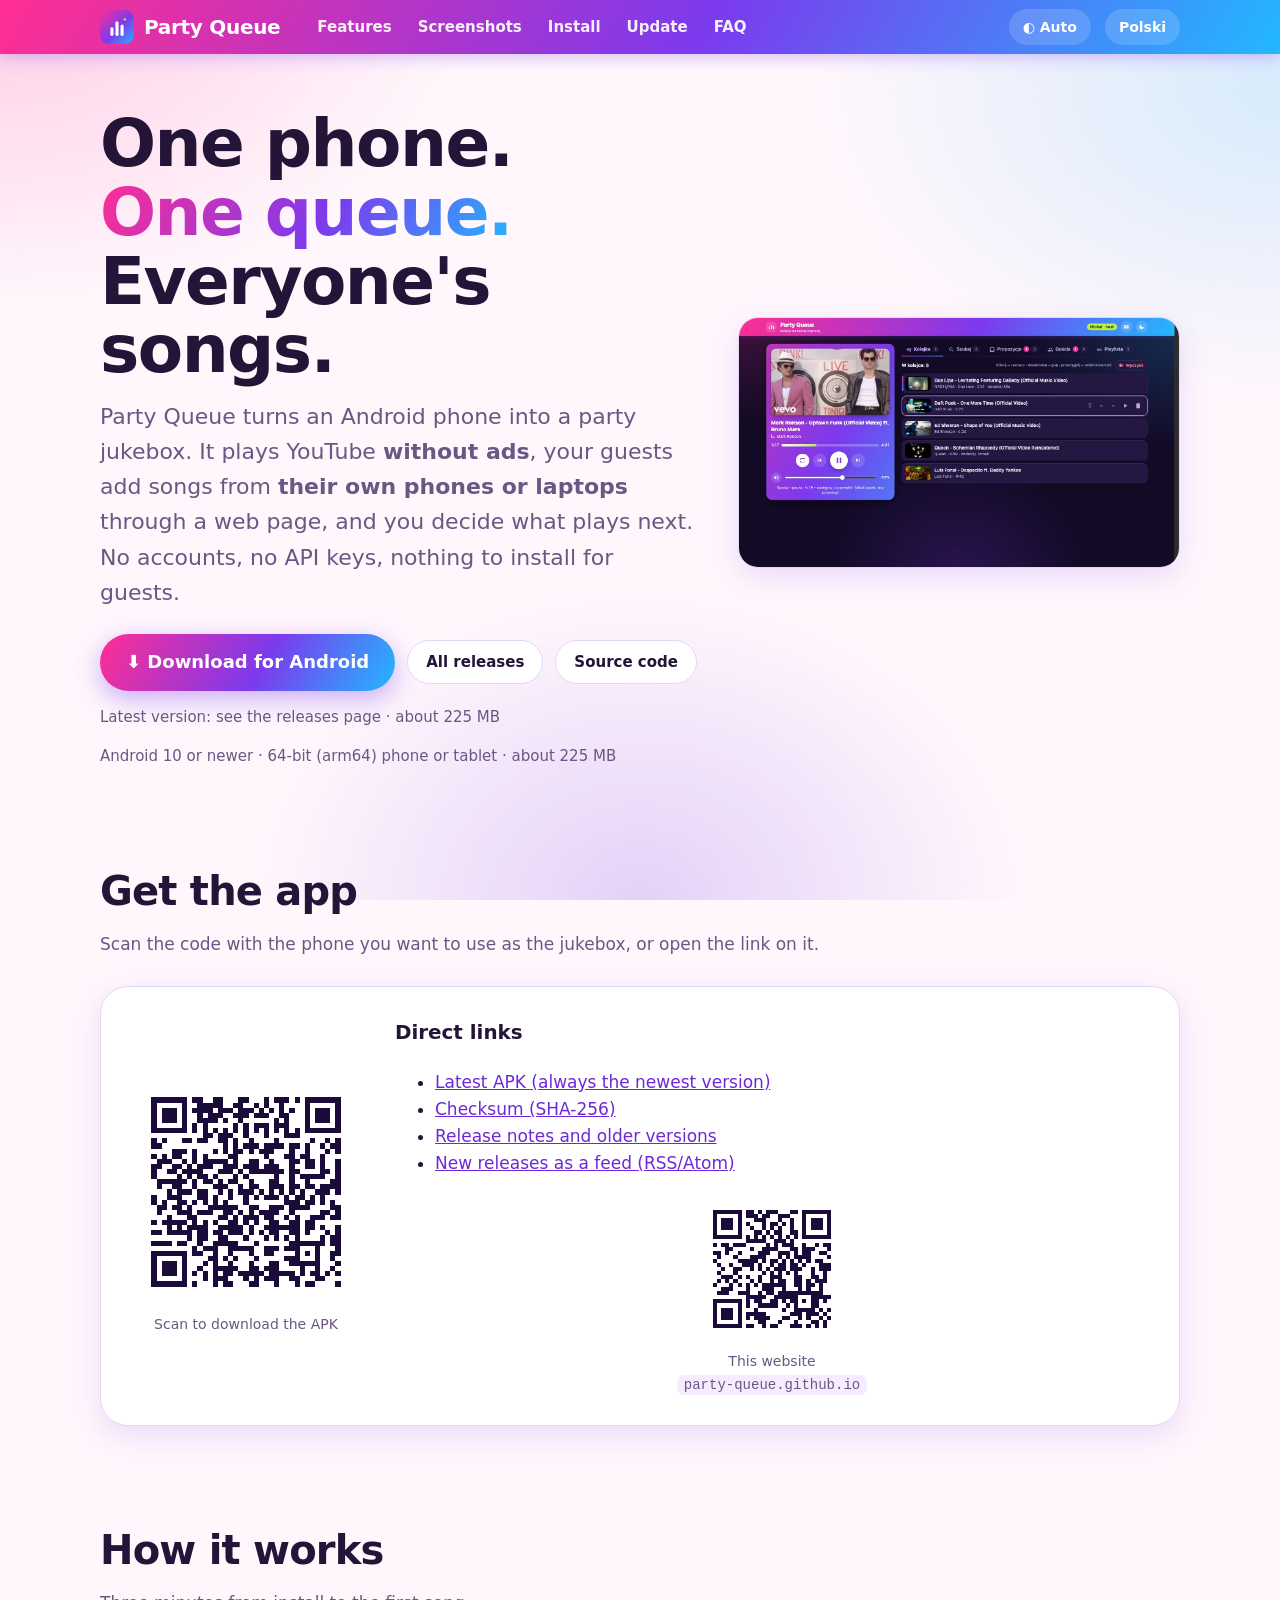
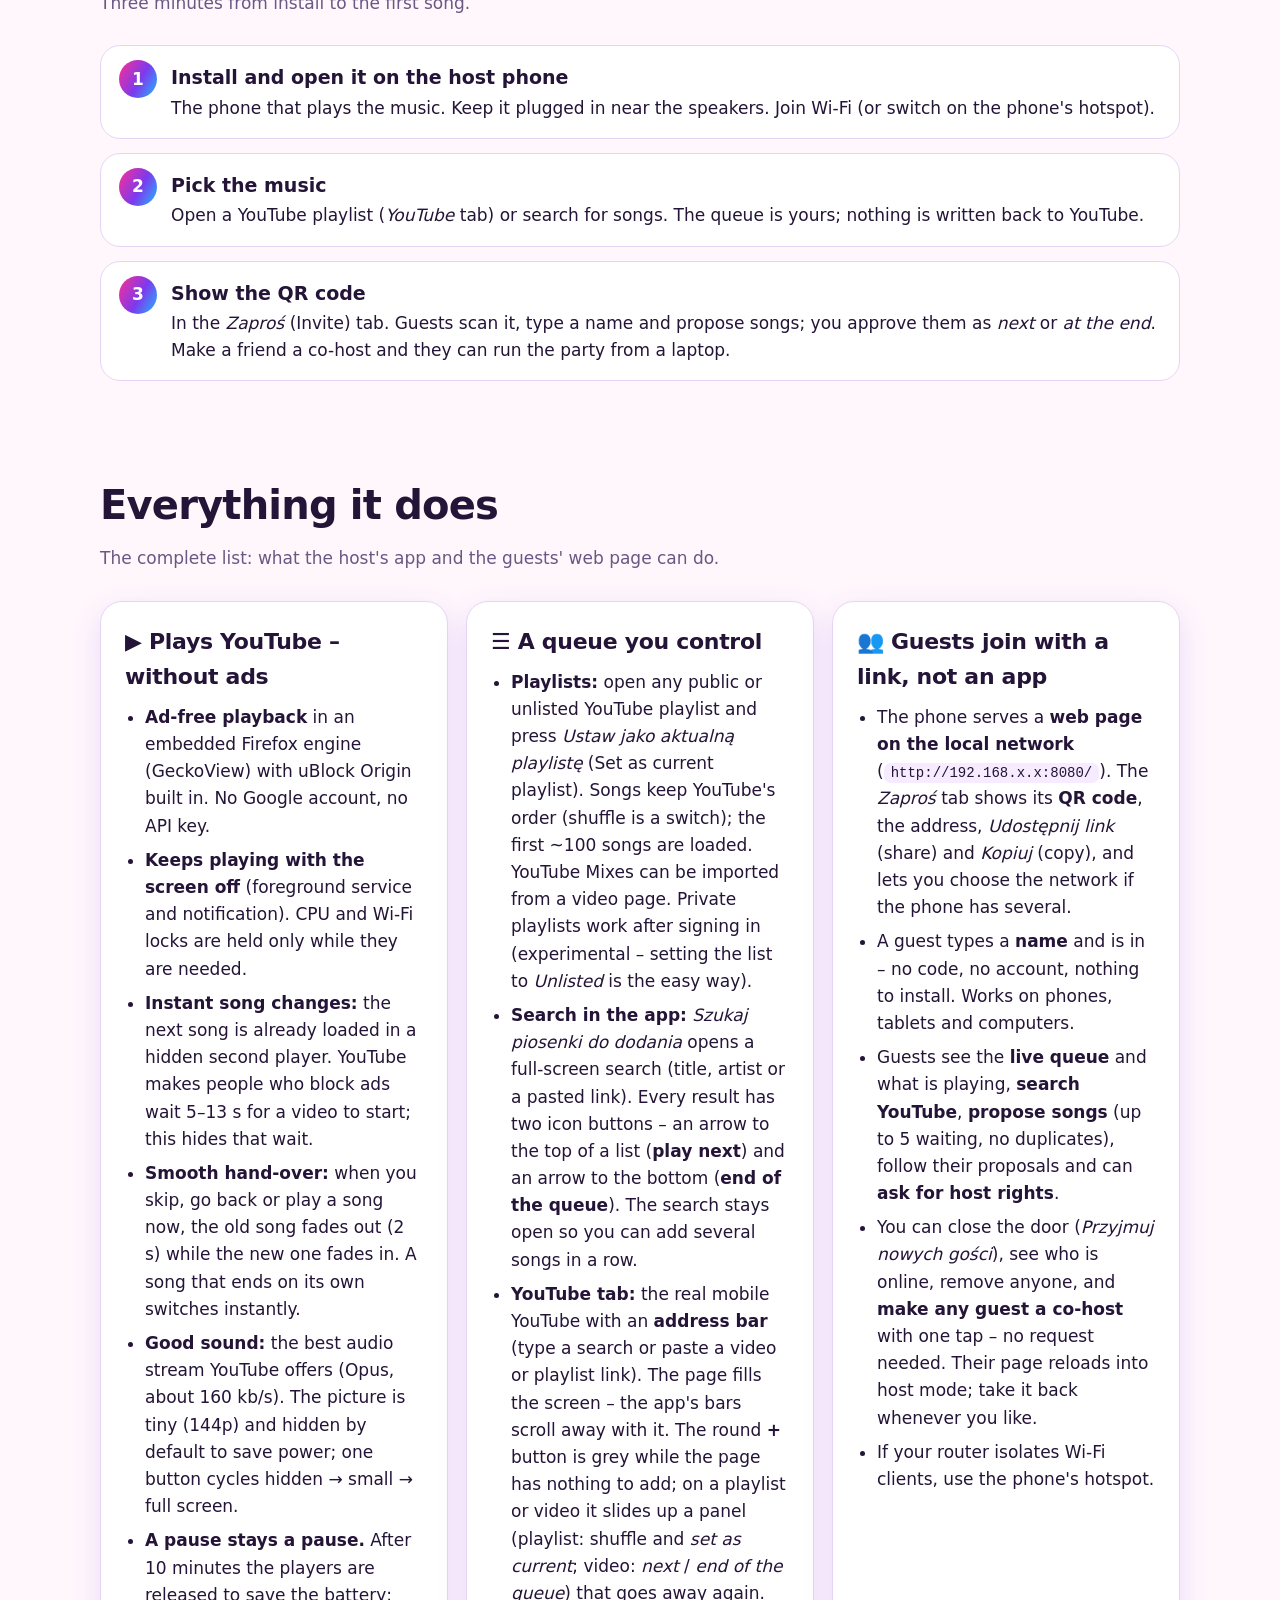
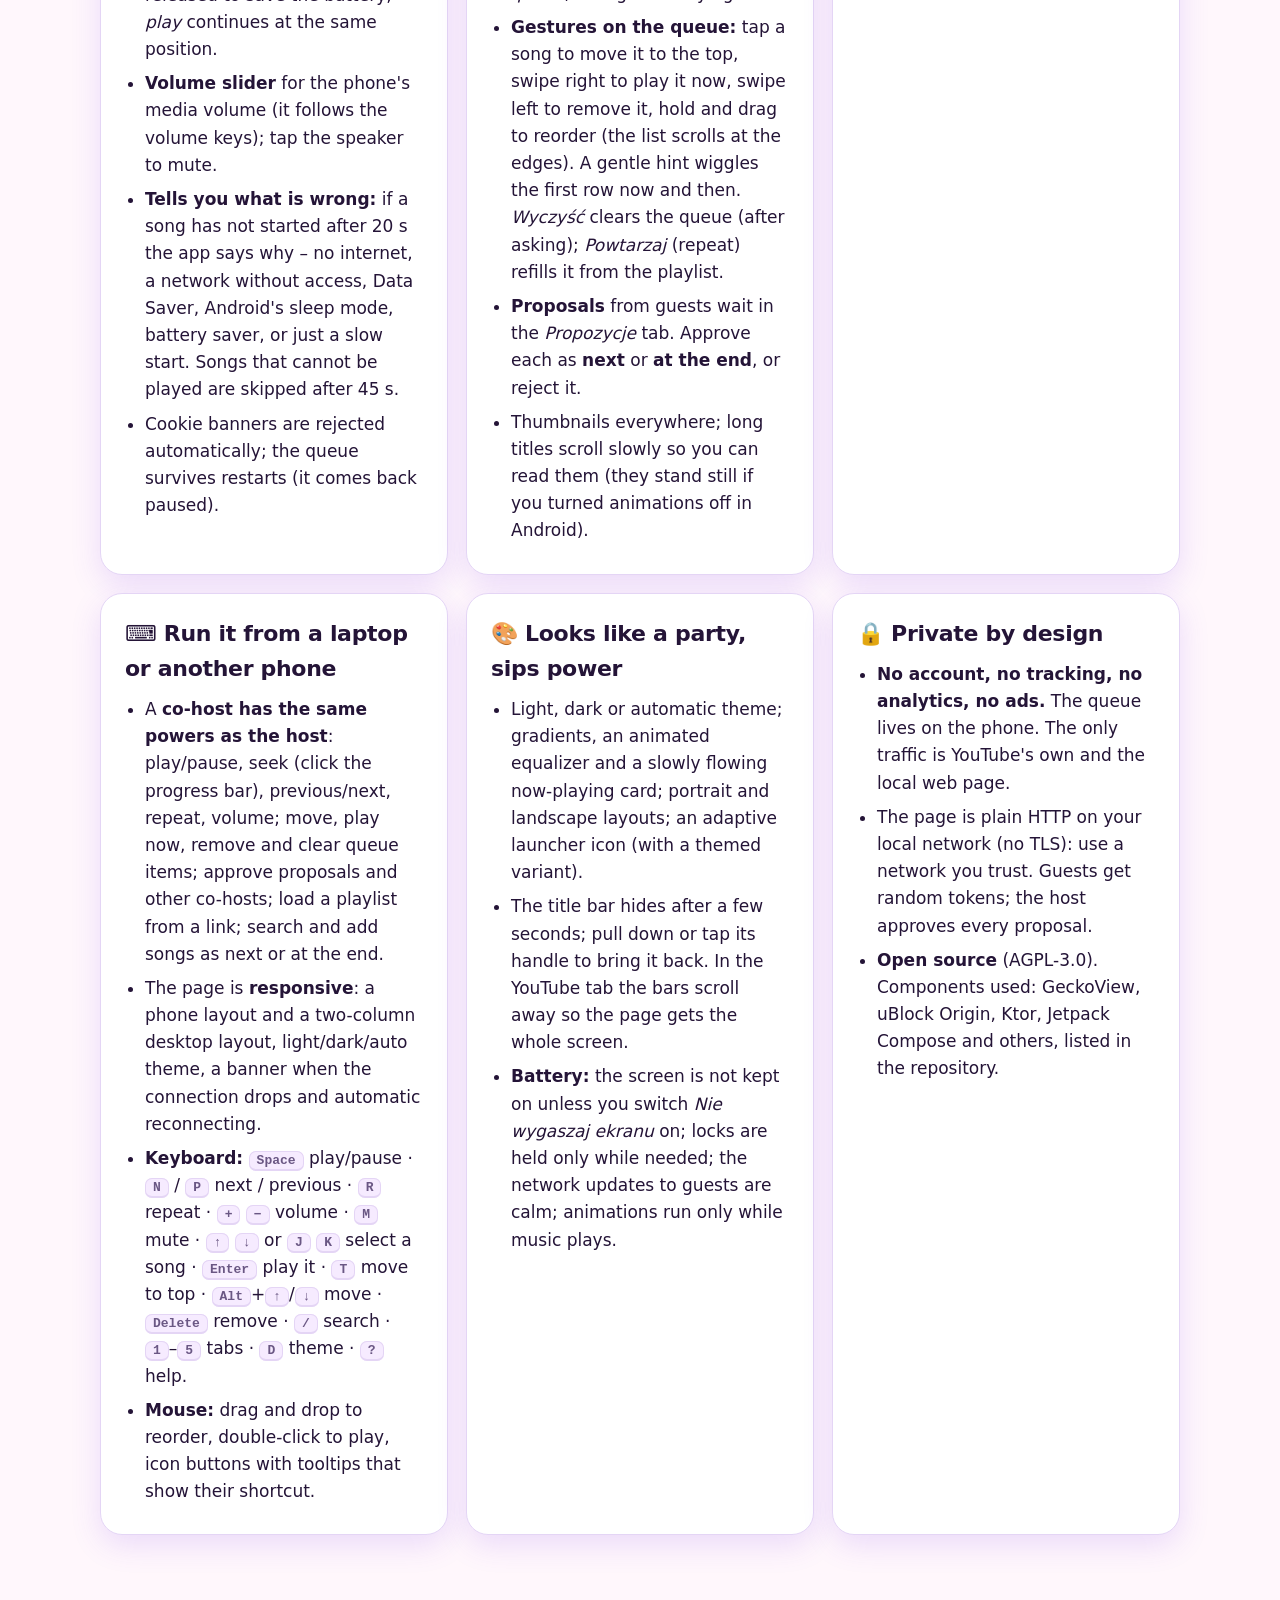
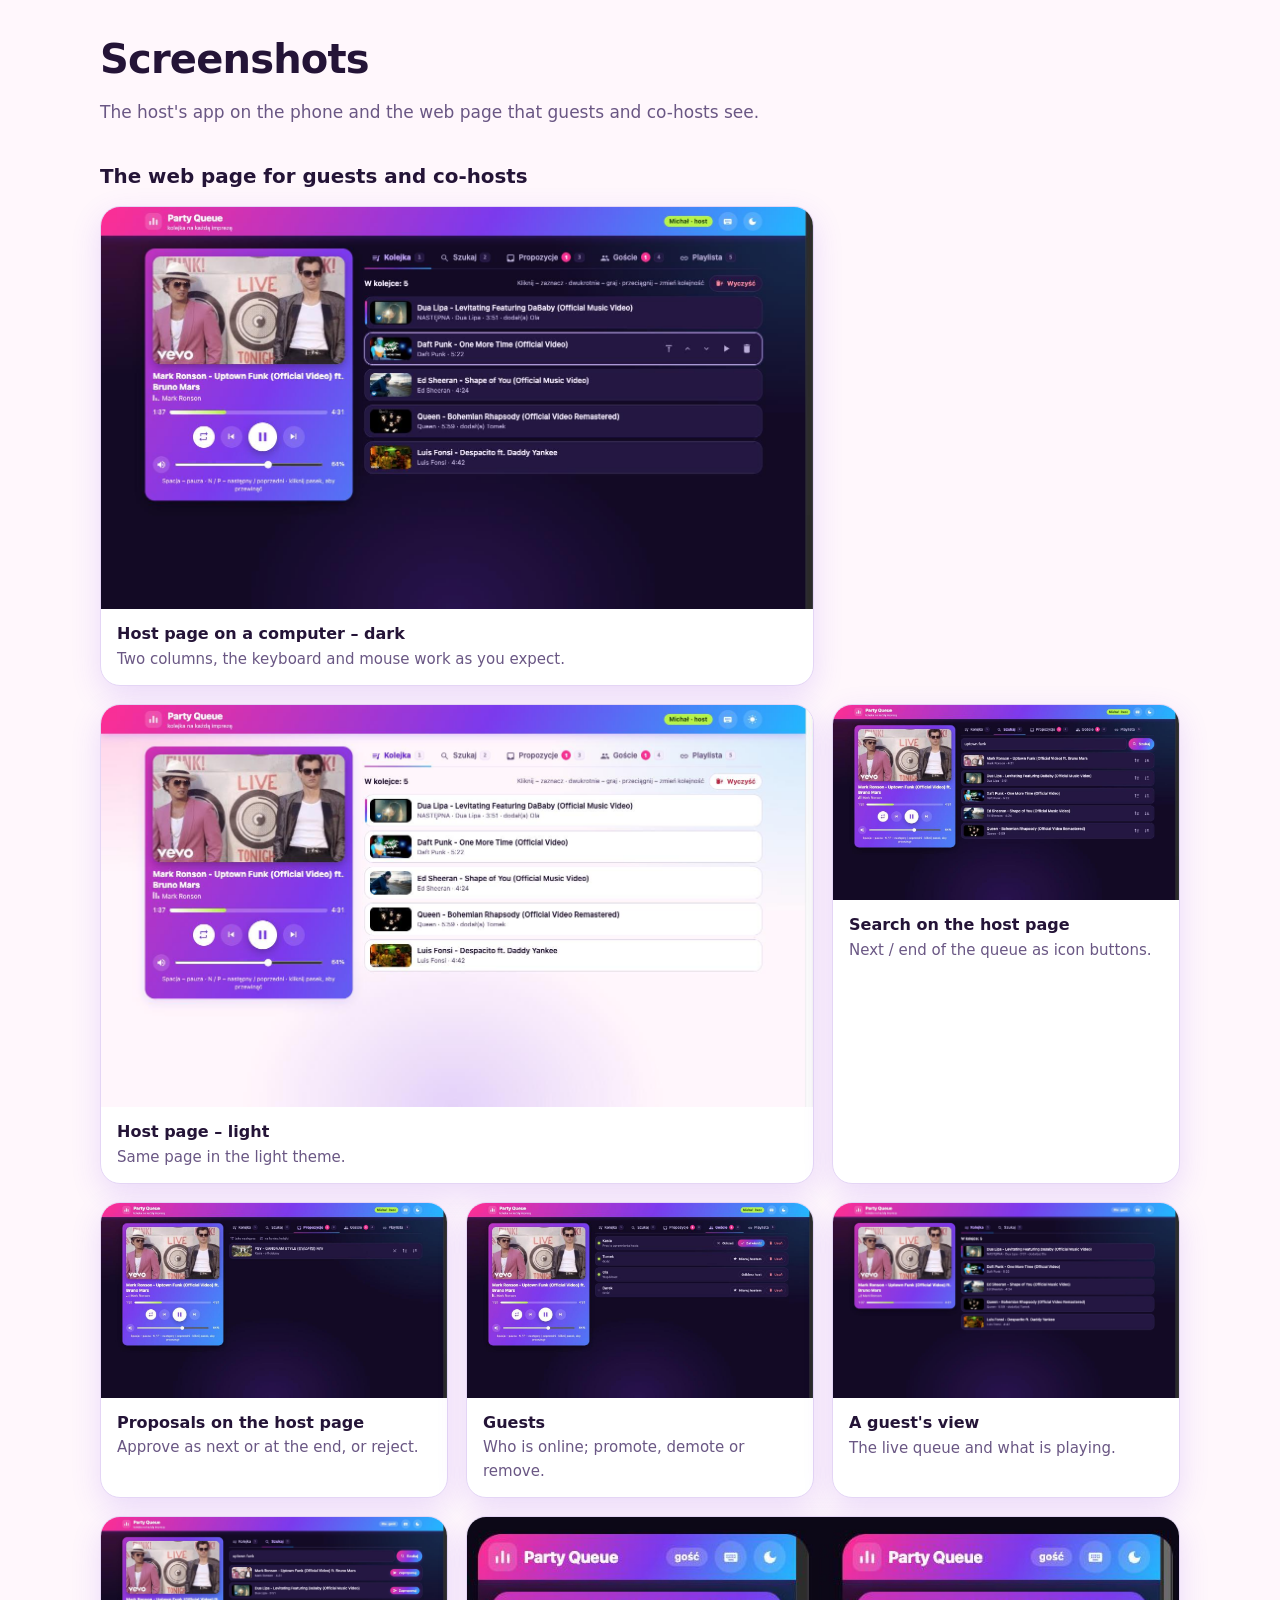
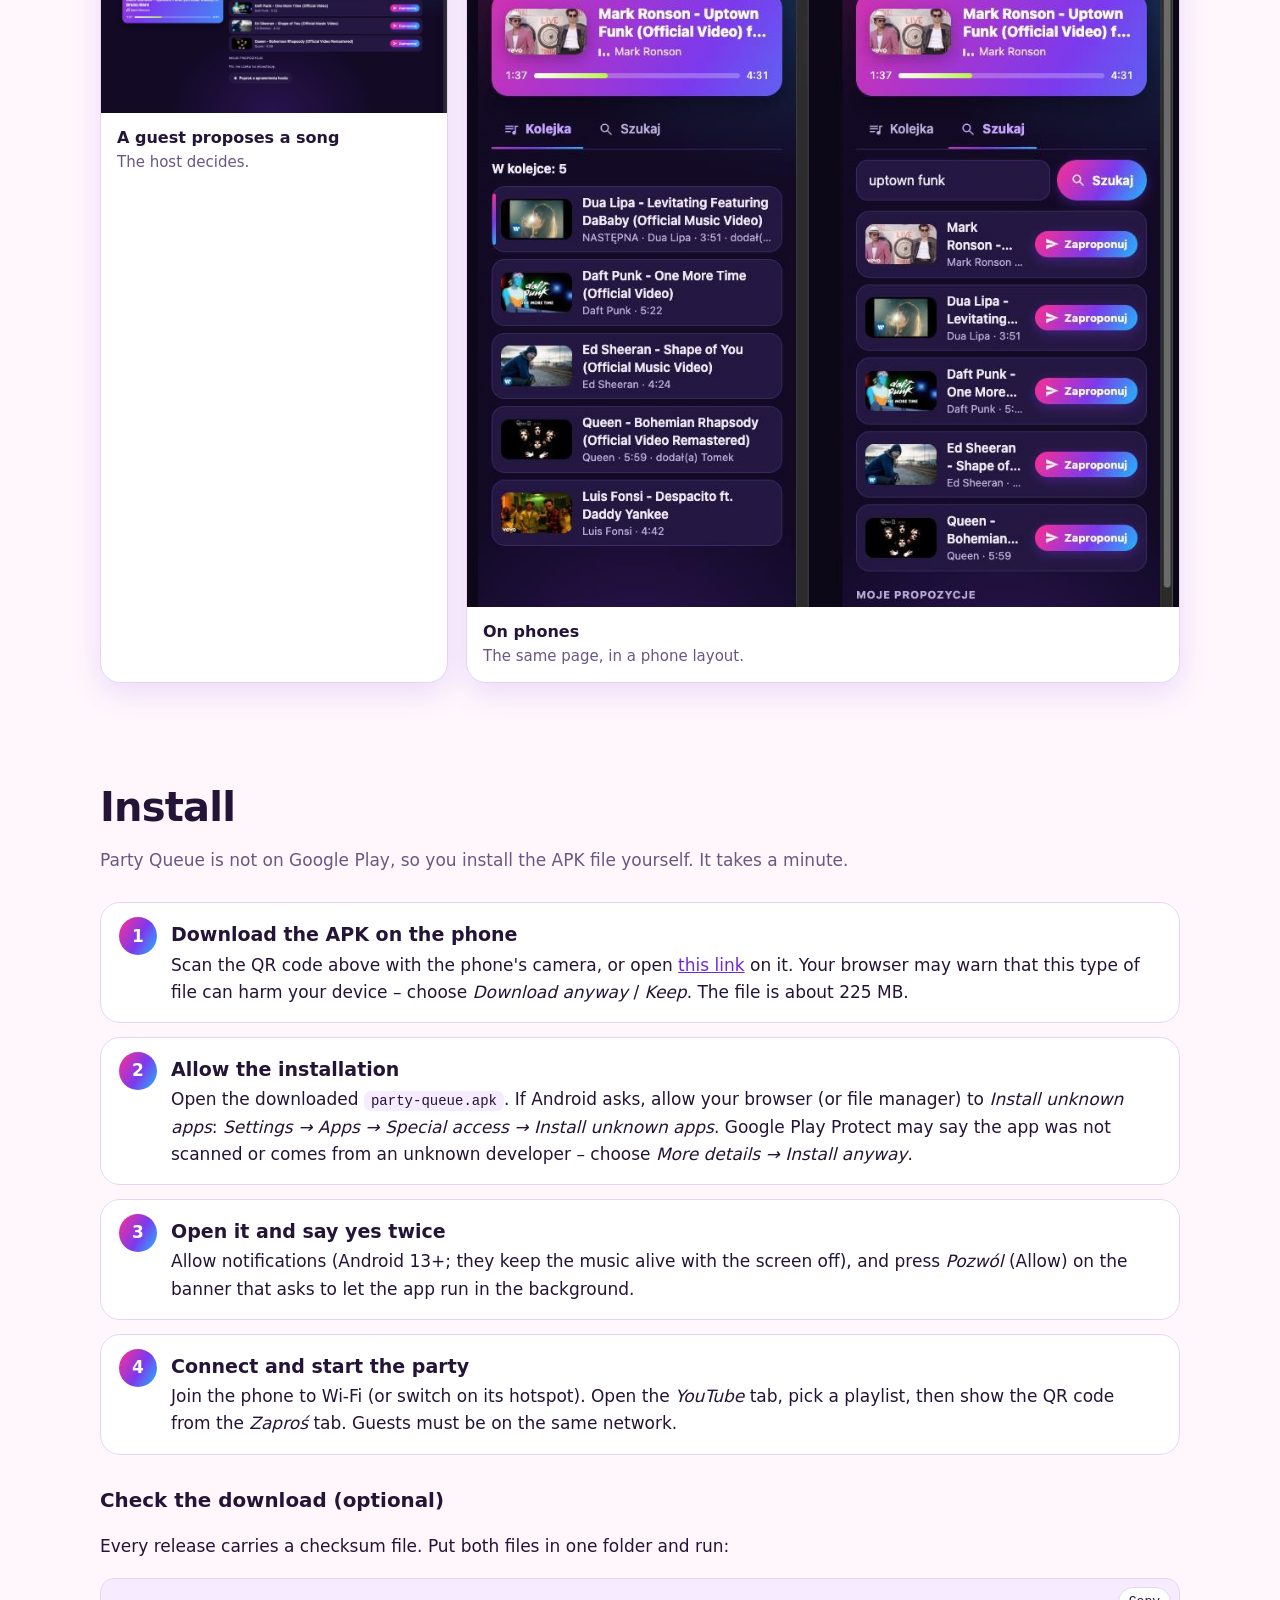
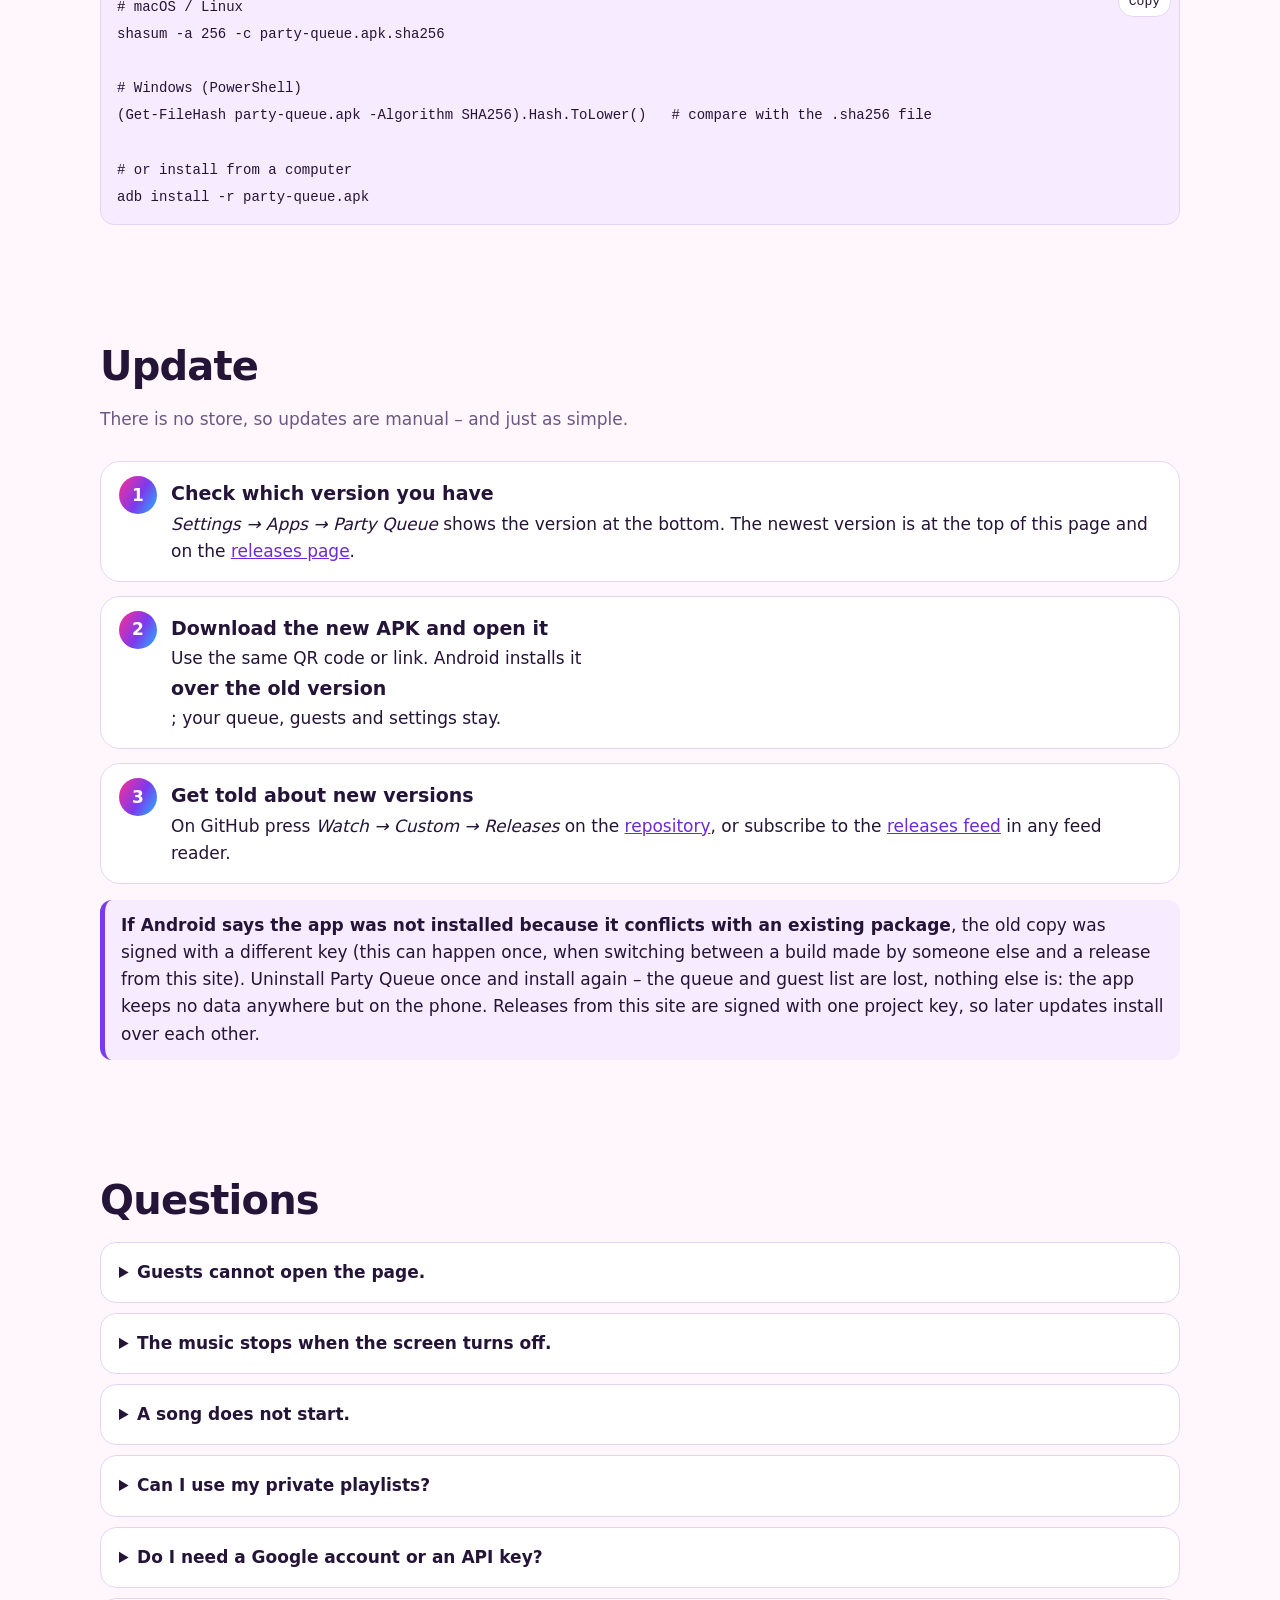
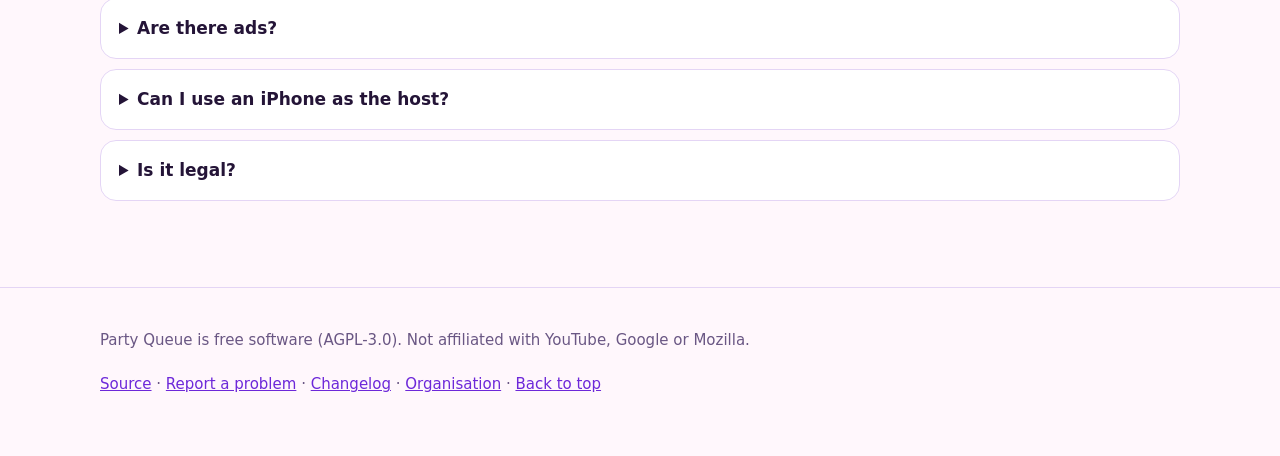
==== index.html @ 30164896 "Party Queue website (English and Polish)" ====
<!doctype html>
<html lang="en">
<head>
<meta charset="utf-8">
<meta name="viewport" content="width=device-width, initial-scale=1">
<title>Party Queue</title>
<meta name="description" content="Party Queue – a party jukebox for Android. / Imprezowy jukebox na Androida.">
<link rel="icon" type="image/svg+xml" href="assets/img/icon.svg">
<link rel="alternate" hreflang="en" href="https://party-queue.github.io/en/">
<link rel="alternate" hreflang="pl" href="https://party-queue.github.io/pl/">
<link rel="alternate" hreflang="x-default" href="https://party-queue.github.io/">
<meta property="og:title" content="Party Queue">
<meta property="og:image" content="https://party-queue.github.io/assets/img/screens/web-queue-dark.jpg">
<style>
body { margin:0; min-height:100vh; display:grid; place-items:center; background:#130a26; color:#f3ecff; font:18px/1.5 system-ui,sans-serif; text-align:center; padding:24px }
img { width:96px; height:96px; border-radius:26px; box-shadow:0 10px 34px #7c3aed77 }
h1 { margin:18px 0 6px; font-size:40px }
a.b { display:inline-block; margin:8px; padding:14px 30px; border-radius:99px; background:linear-gradient(120deg,#ff2e93,#7c3aed 55%,#22b8ff); color:#fff; text-decoration:none; font-weight:800 }
</style>
</head>
<body>
<div>
  <img src="assets/img/icon.svg" alt="">
  <h1>Party Queue</h1>
  <p>One phone. One queue. Everyone's songs.<br>Jeden telefon. Jedna kolejka. Piosenki wszystkich.</p>
  <p><a class="b" href="en/" hreflang="en">English</a><a class="b" href="pl/" hreflang="pl">Polski</a></p>
</div>
<script>
  // Go straight to the visitor's language (the choice made on a page is remembered).
  try {
    var saved = localStorage.getItem('pqLang');
    var l = saved || ((navigator.language || 'en').toLowerCase().indexOf('pl') === 0 ? 'pl' : 'en');
    if (location.search.indexOf('choose') < 0) location.replace(l + '/');
  } catch (e) { /* the buttons above still work */ }
</script>
</body>
</html>
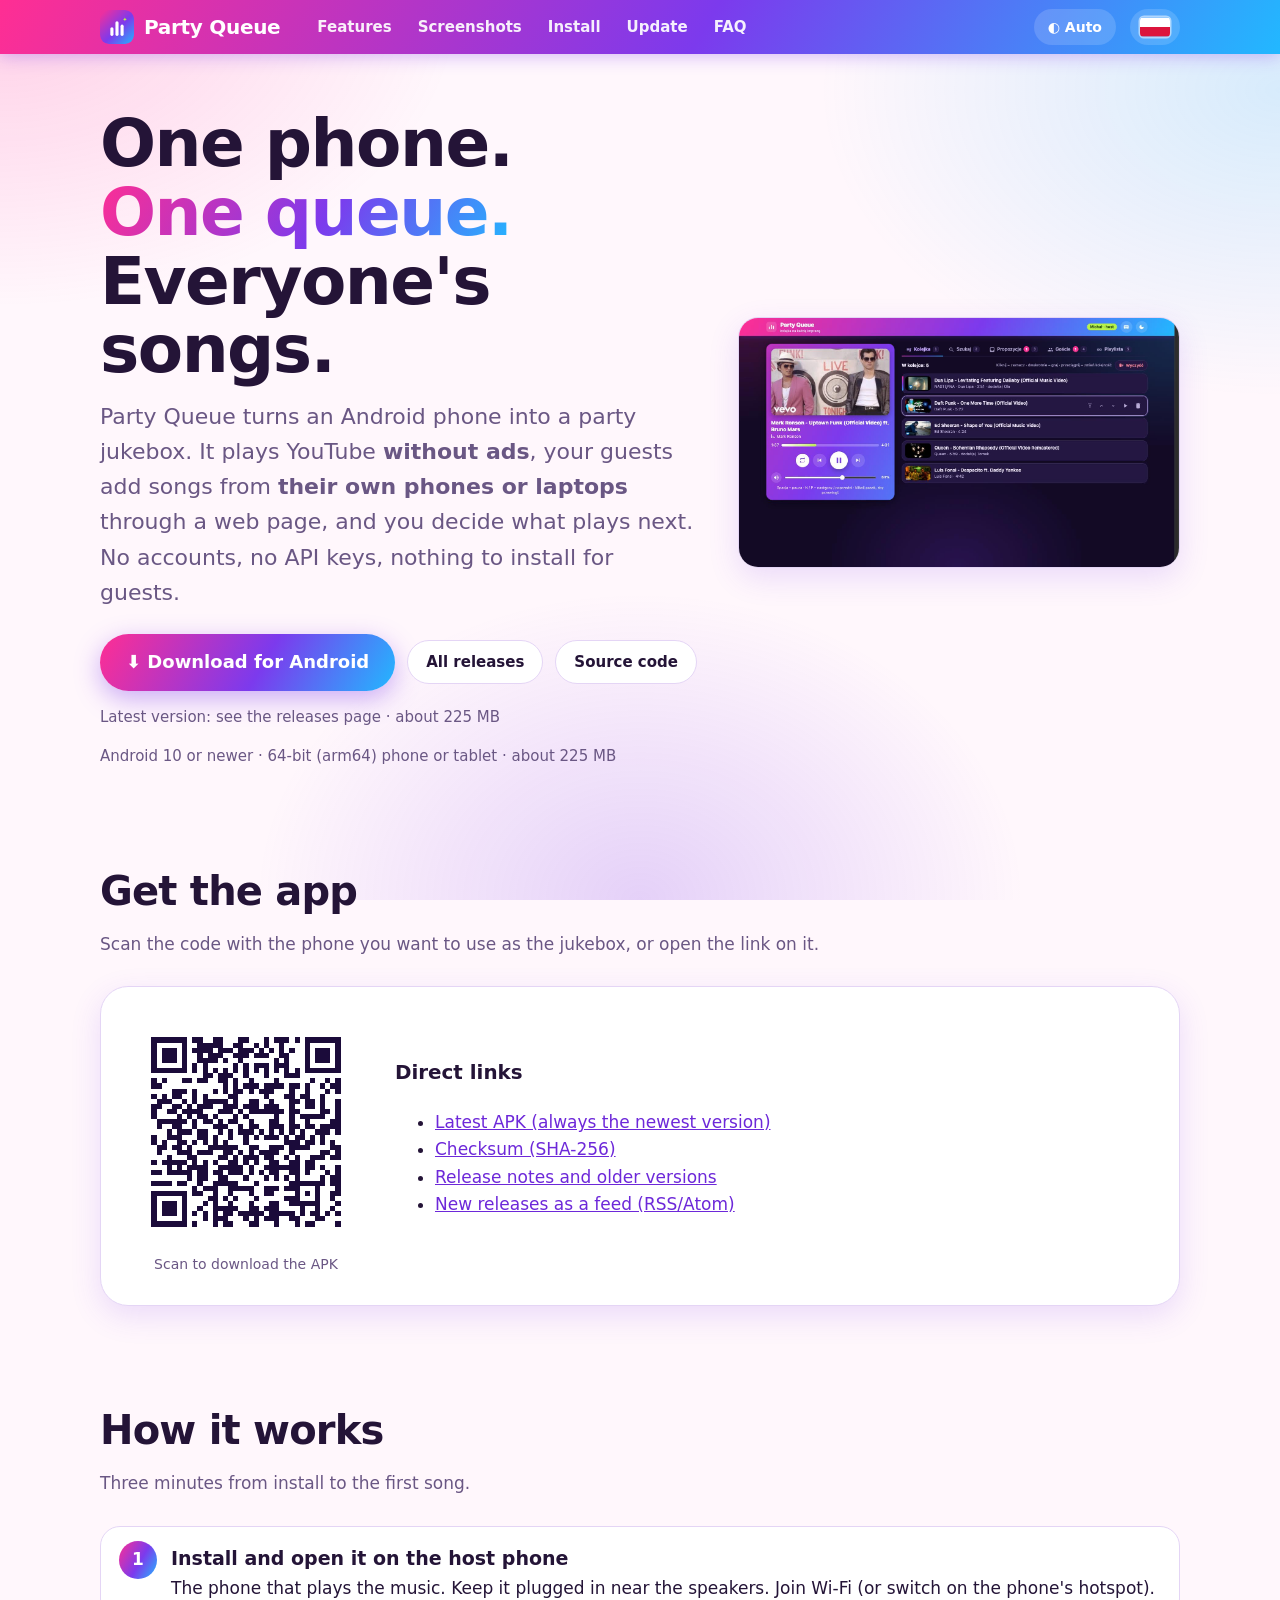
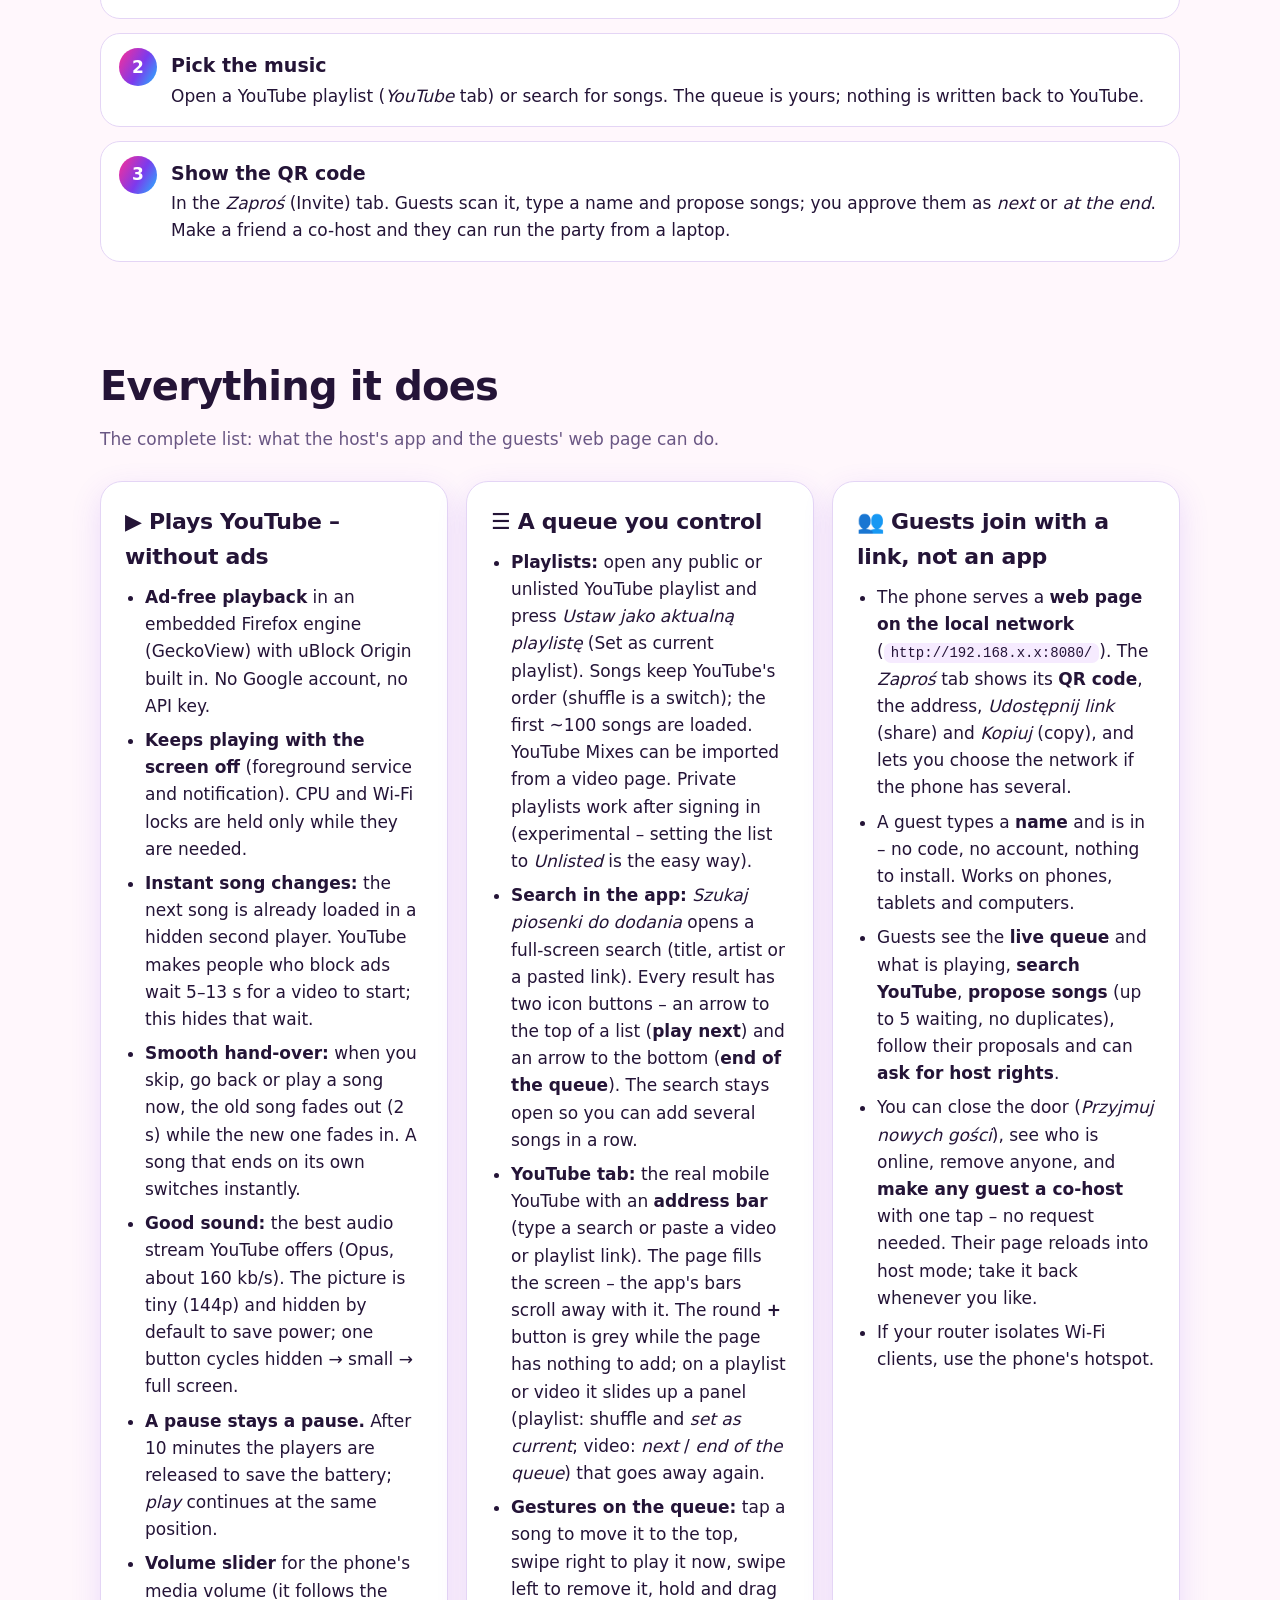
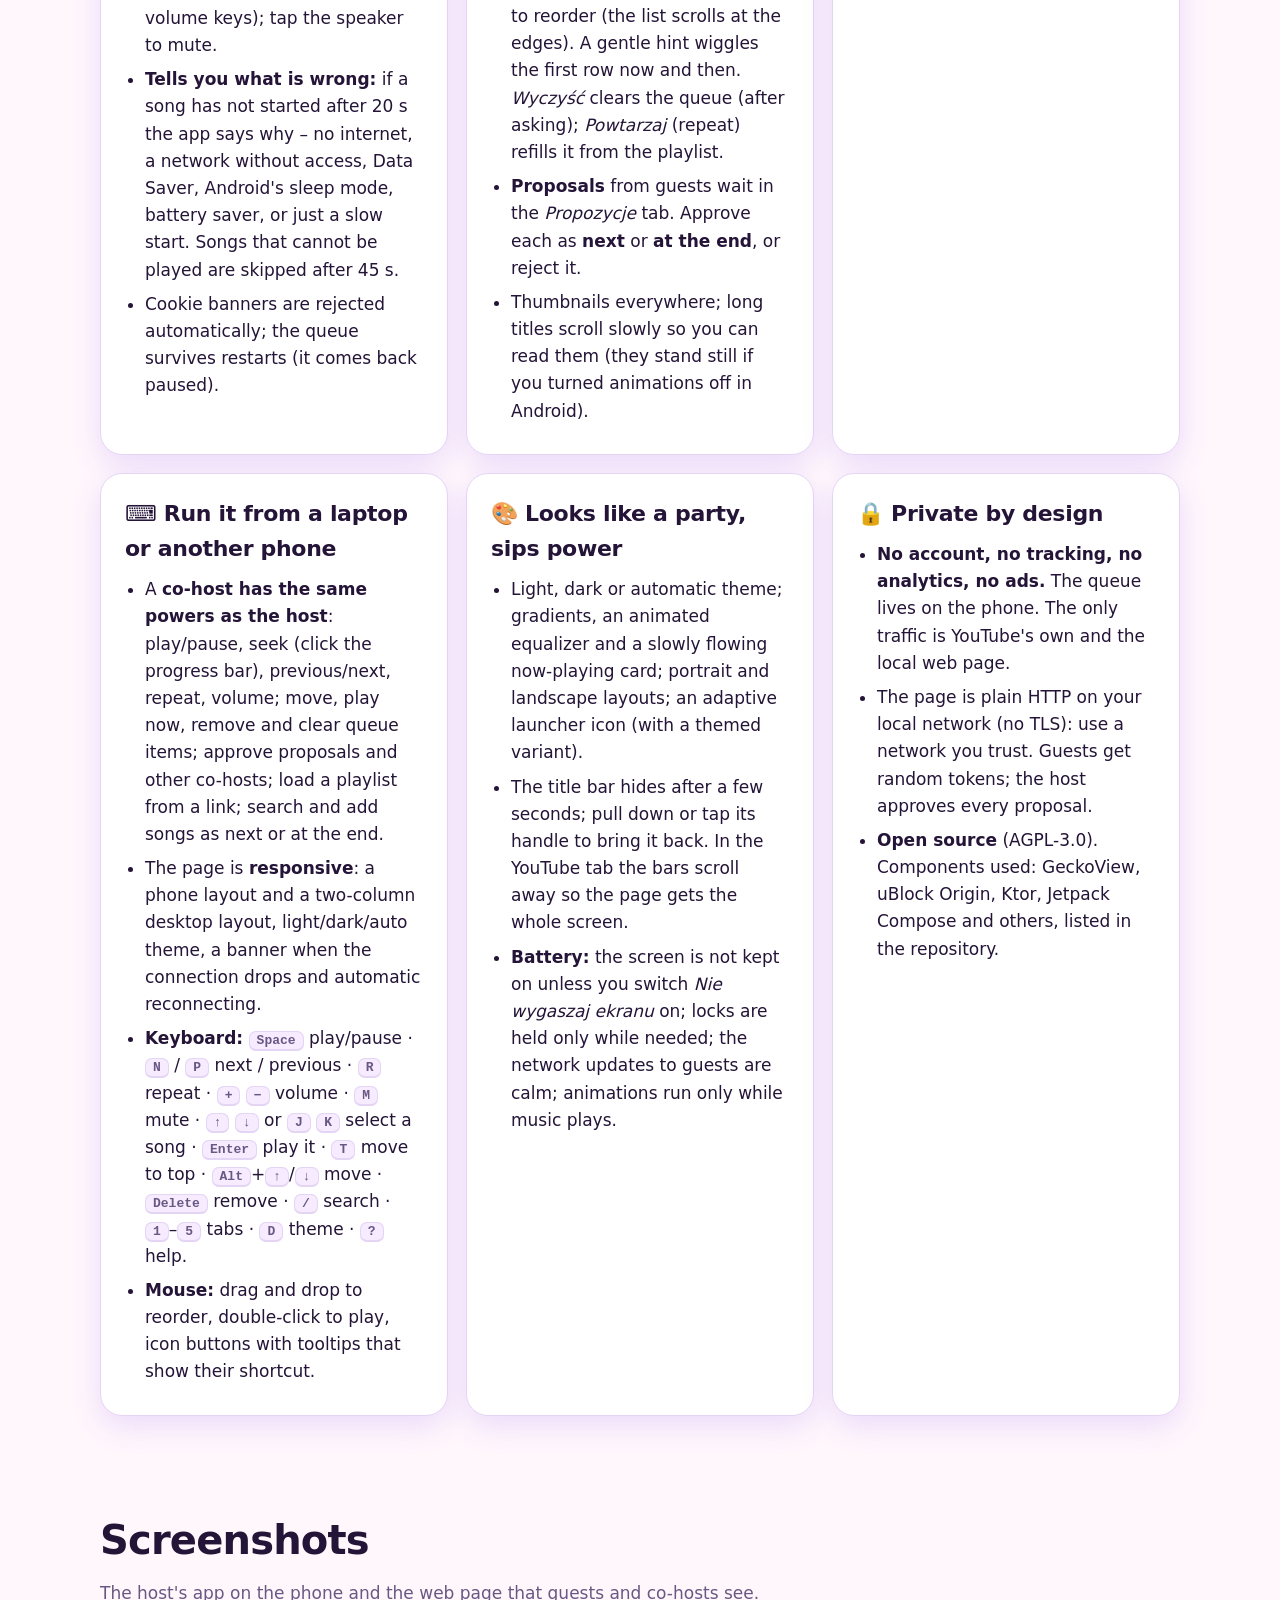
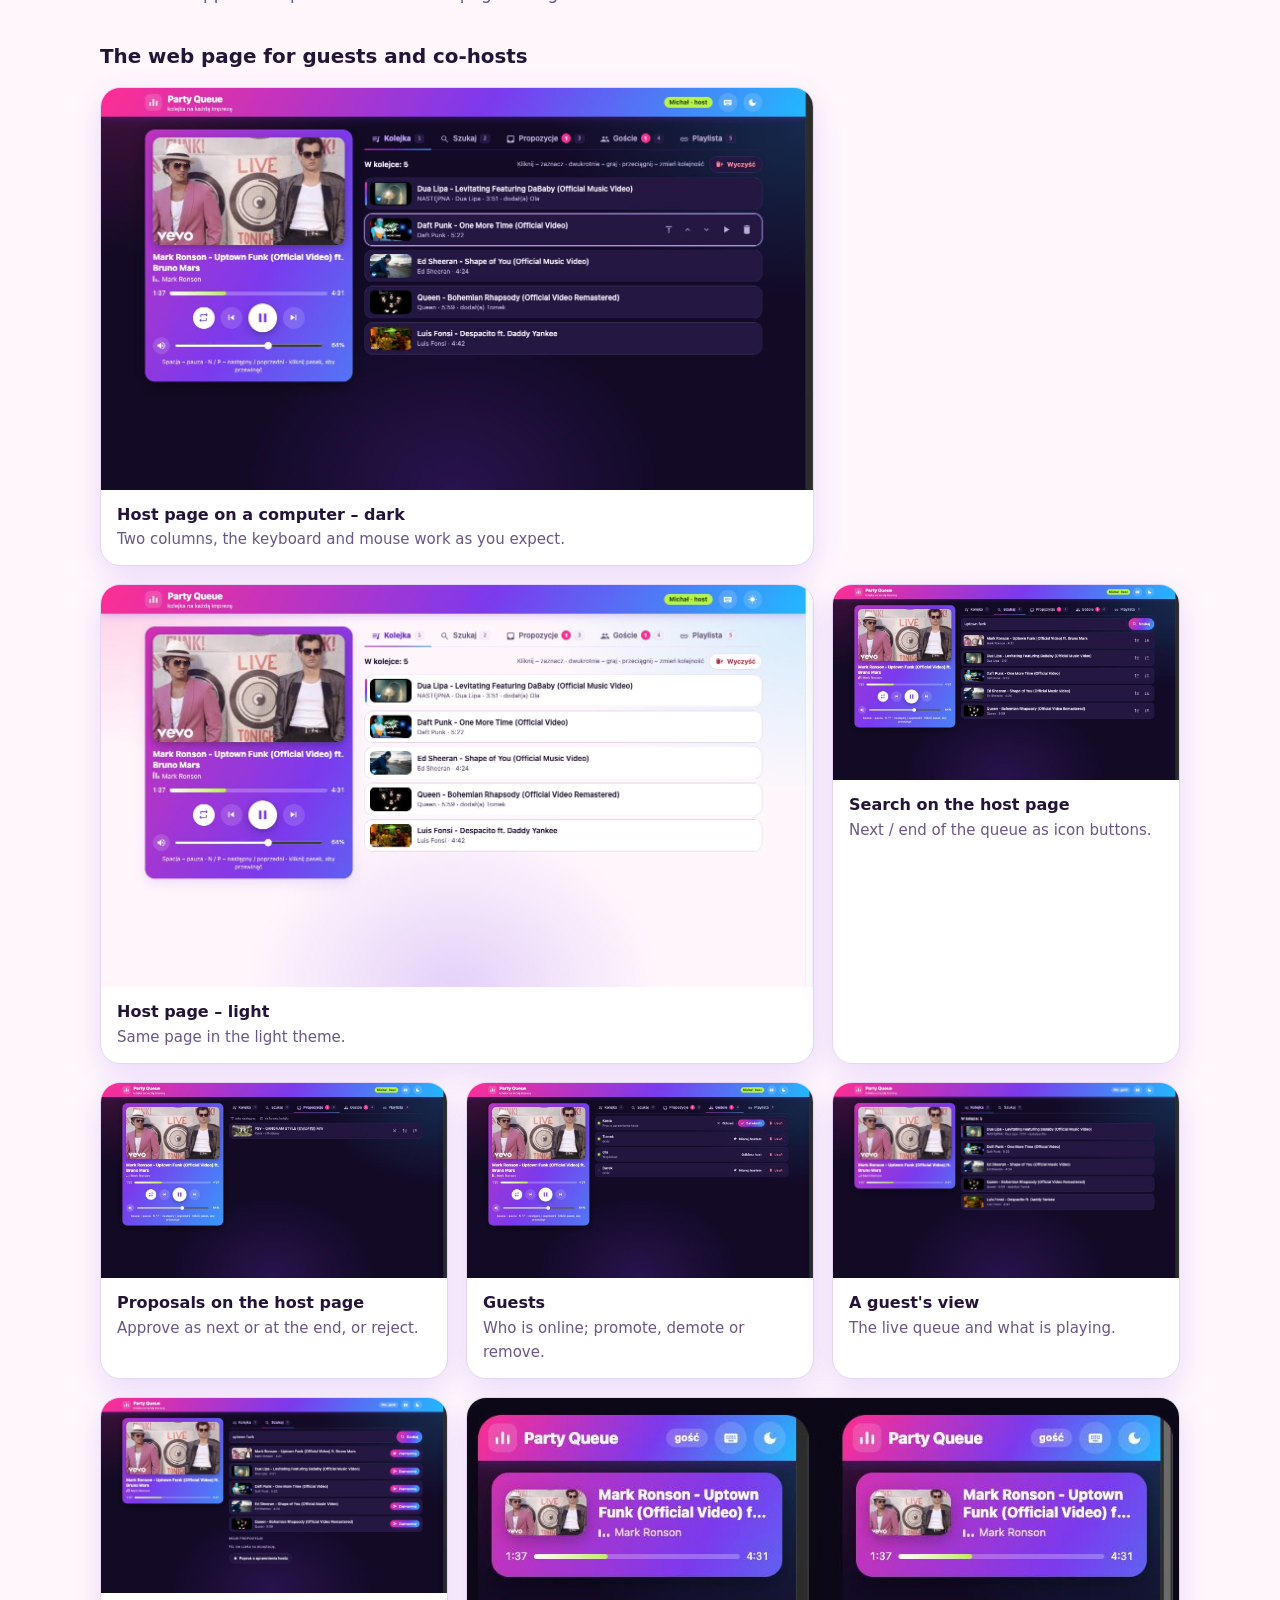
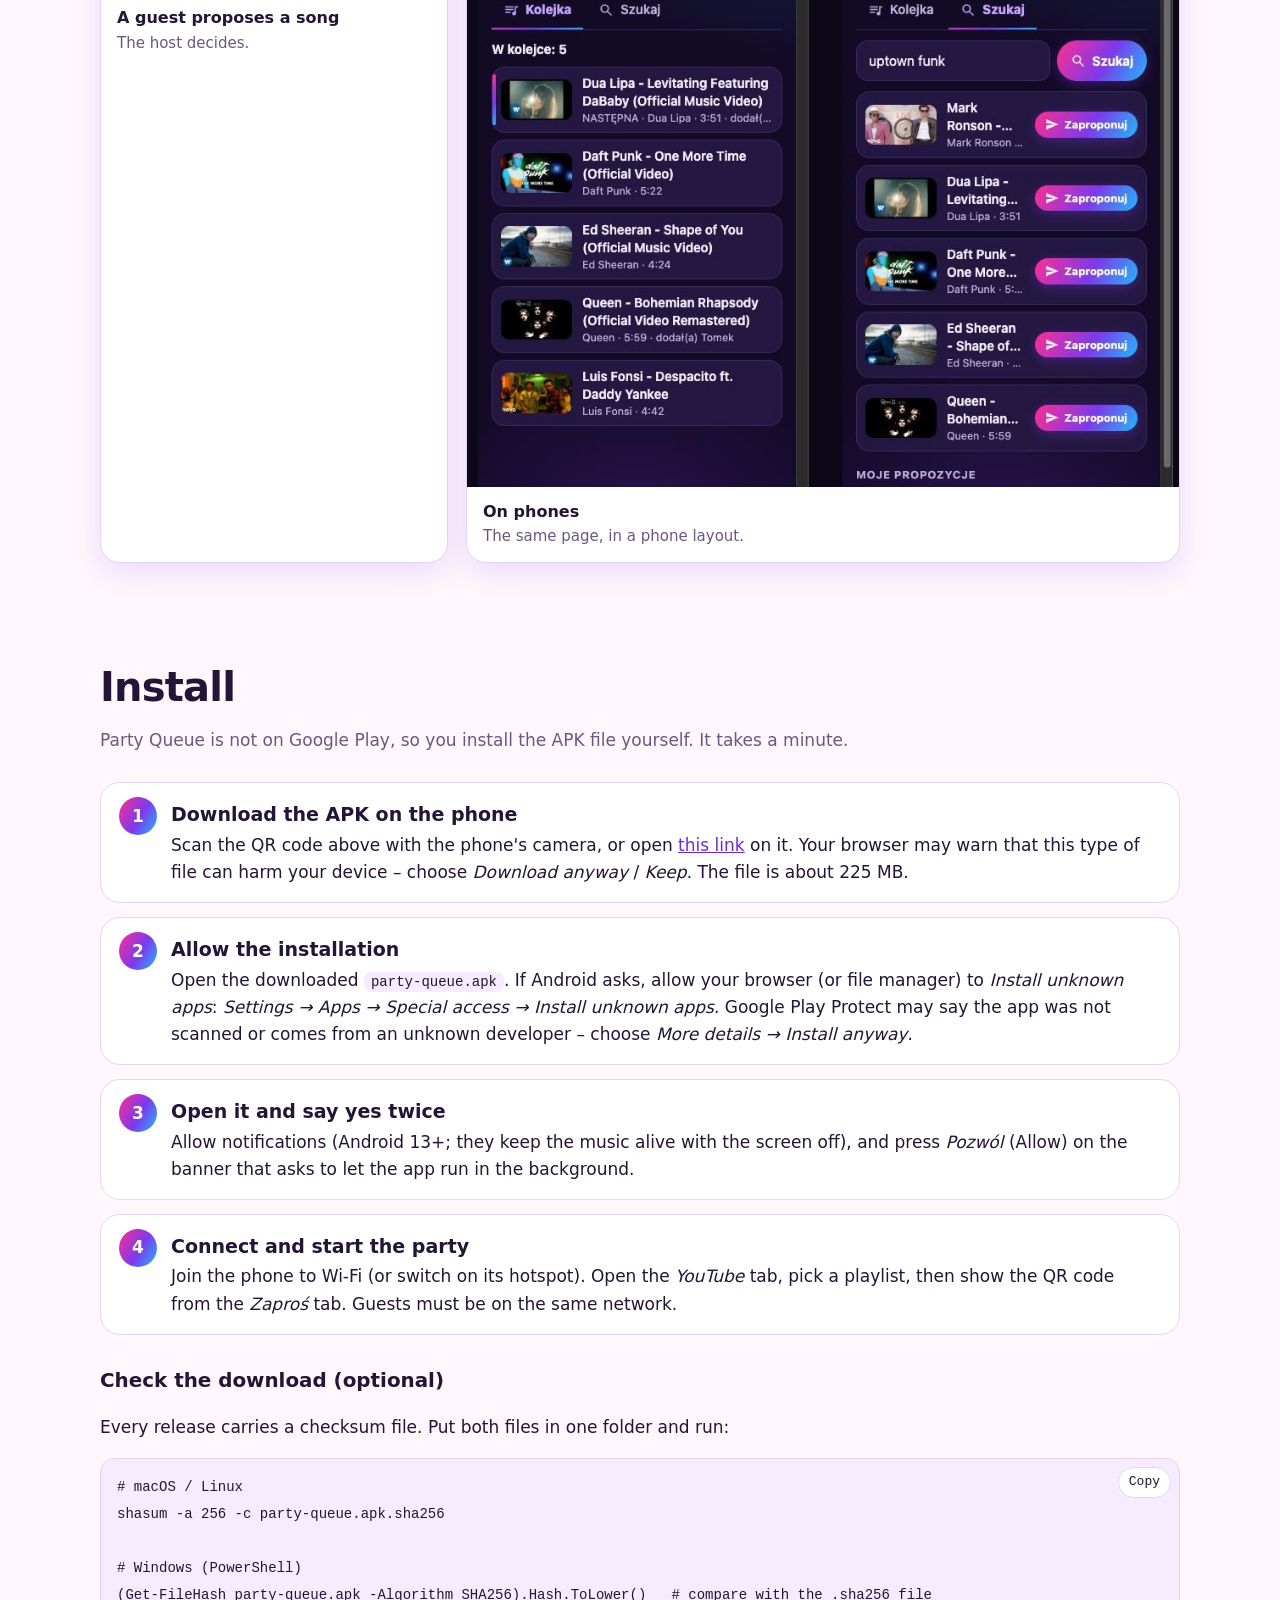
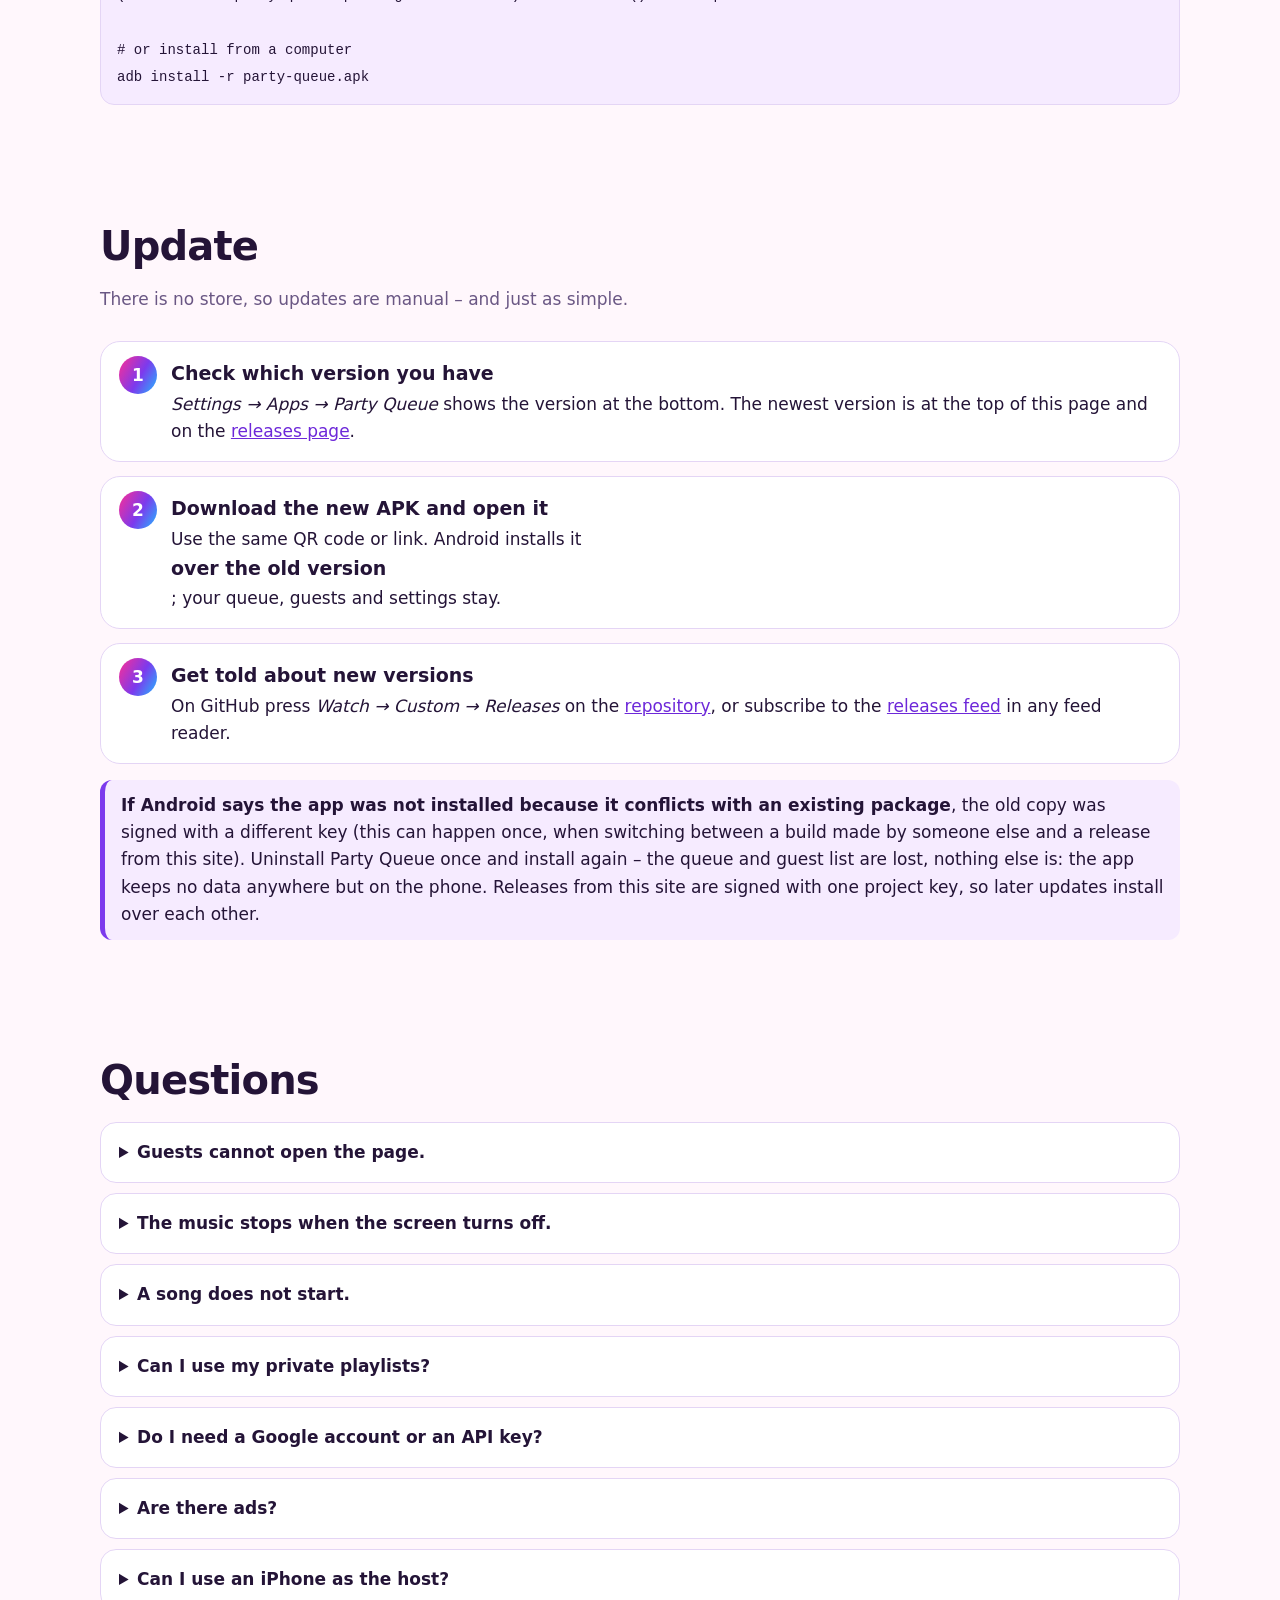
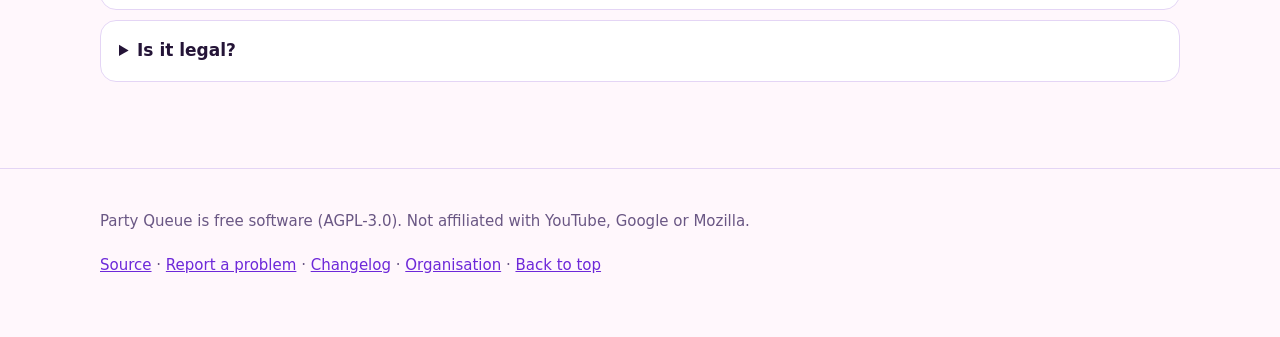
==== commit 9f33d104: "Flags instead of language names; no QR code of the site itself" ====
--- a/index.html
+++ b/index.html
@@ -15,7 +15,8 @@
 body { margin:0; min-height:100vh; display:grid; place-items:center; background:#130a26; color:#f3ecff; font:18px/1.5 system-ui,sans-serif; text-align:center; padding:24px }
 img { width:96px; height:96px; border-radius:26px; box-shadow:0 10px 34px #7c3aed77 }
 h1 { margin:18px 0 6px; font-size:40px }
-a.b { display:inline-block; margin:8px; padding:14px 30px; border-radius:99px; background:linear-gradient(120deg,#ff2e93,#7c3aed 55%,#22b8ff); color:#fff; text-decoration:none; font-weight:800 }
+a.b { display:inline-block; margin:8px; padding:10px 14px; border-radius:18px; background:linear-gradient(120deg,#ff2e93,#7c3aed 55%,#22b8ff); line-height:0 }
+.flag { width:84px; height:56px; border-radius:8px; box-shadow:0 0 0 2px #fff6; display:block }
 </style>
 </head>
 <body>
@@ -23,7 +24,7 @@
   <img src="assets/img/icon.svg" alt="">
   <h1>Party Queue</h1>
   <p>One phone. One queue. Everyone's songs.<br>Jeden telefon. Jedna kolejka. Piosenki wszystkich.</p>
-  <p><a class="b" href="en/" hreflang="en">English</a><a class="b" href="pl/" hreflang="pl">Polski</a></p>
+  <p><a class="b" href="en/" hreflang="en" title="English" aria-label="English"><svg class="flag" viewBox="0 0 60 30" aria-hidden="true" focusable="false"><clipPath id="fs"><path d="M0,0 v30 h60 v-30 z"/></clipPath><clipPath id="ft"><path d="M30,15 h30 v15 z v15 h-30 z h-30 v-15 z v-15 h30 z"/></clipPath><g clip-path="url(#fs)"><path d="M0,0 v30 h60 v-30 z" fill="#012169"/><path d="M0,0 L60,30 M60,0 L0,30" stroke="#fff" stroke-width="6"/><path d="M0,0 L60,30 M60,0 L0,30" clip-path="url(#ft)" stroke="#C8102E" stroke-width="4"/><path d="M30,0 v30 M0,15 h60" stroke="#fff" stroke-width="10"/><path d="M30,0 v30 M0,15 h60" stroke="#C8102E" stroke-width="6"/></g></svg></a><a class="b" href="pl/" hreflang="pl" title="Polski" aria-label="Polski"><svg class="flag" viewBox="0 0 8 5" aria-hidden="true" focusable="false"><rect width="8" height="5" fill="#fff"/><rect y="2.5" width="8" height="2.5" fill="#dc143c"/></svg></a></p>
 </div>
 <script>
   // Go straight to the visitor's language (the choice made on a page is remembered).
